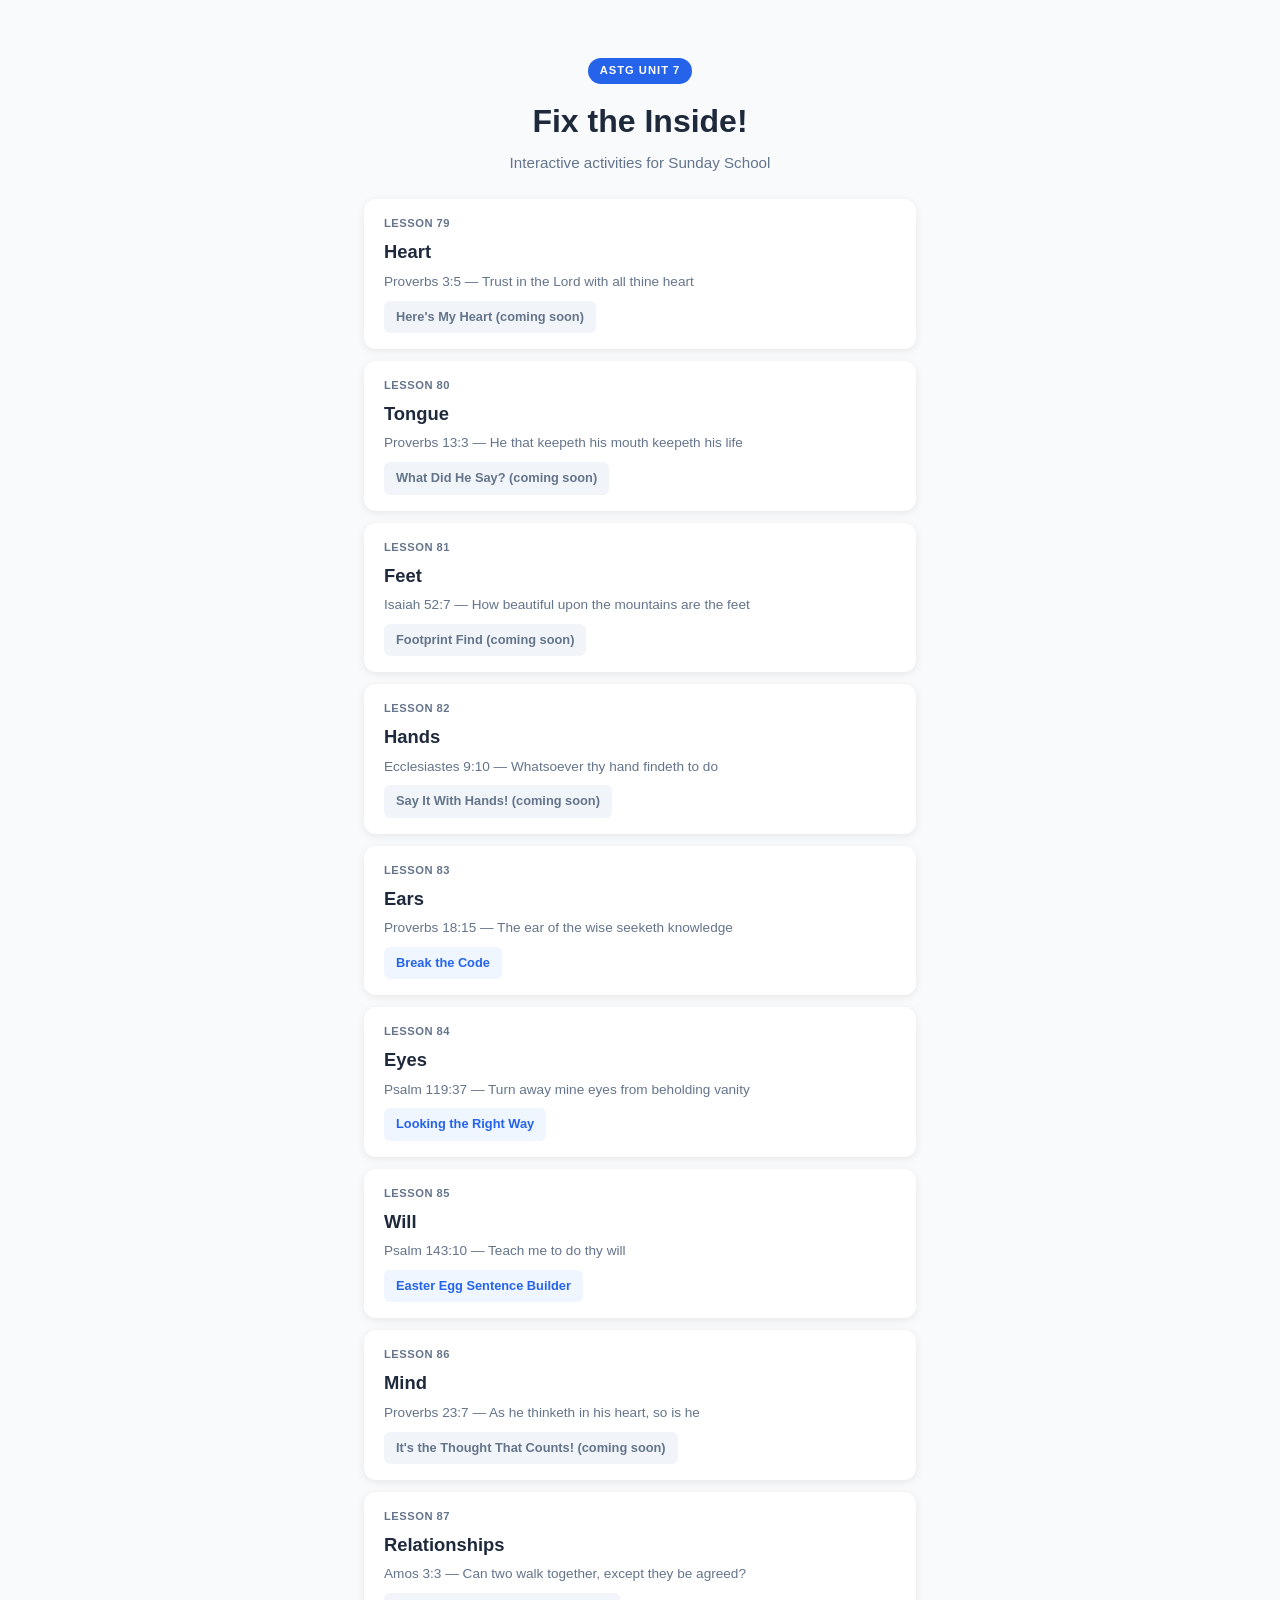
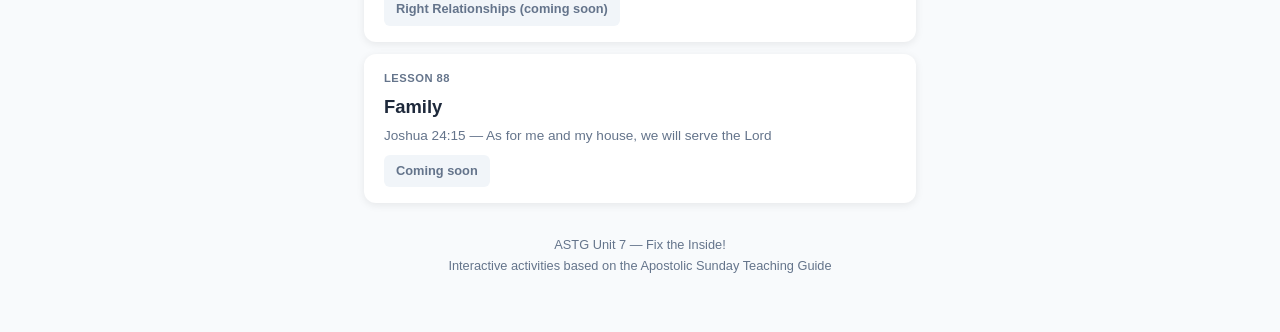
==== index.html @ 7a68e3b4 "Initial commit: Lessons 83-85 activities (Ears, Eyes, Will) - Hub page with all 10 lessons listed (7" ====
<!DOCTYPE html>
<html lang="en">
<head>
  <meta charset="UTF-8">
  <meta name="viewport" content="width=device-width, initial-scale=1.0">
  <title>Fix the Inside! — Sunday School Activities</title>
  <link rel="stylesheet" href="css/shared.css">
  <style>
    .hub-header {
      text-align: center;
      padding: 32px 0 24px;
    }

    .hub-header h1 {
      font-size: 2rem;
      margin-bottom: 4px;
    }

    .hub-header .subtitle {
      color: var(--text-light);
      font-size: 0.95rem;
    }

    .hub-header .unit-tag {
      display: inline-block;
      background: var(--primary);
      color: white;
      font-size: 0.7rem;
      font-weight: 600;
      padding: 4px 12px;
      border-radius: 20px;
      margin-bottom: 12px;
      text-transform: uppercase;
      letter-spacing: 1px;
    }

    .lesson-grid {
      display: flex;
      flex-direction: column;
      gap: 12px;
    }

    .lesson-card {
      background: var(--card-bg);
      border-radius: var(--radius);
      box-shadow: var(--shadow);
      padding: 16px 20px;
      transition: transform 0.15s, box-shadow 0.15s;
    }

    .lesson-card:hover {
      transform: translateY(-2px);
      box-shadow: 0 4px 16px rgba(0,0,0,0.12);
    }

    .lesson-card .lesson-num {
      font-size: 0.7rem;
      font-weight: 600;
      color: var(--text-light);
      text-transform: uppercase;
      letter-spacing: 0.5px;
    }

    .lesson-card h2 {
      font-size: 1.15rem;
      margin: 4px 0;
    }

    .lesson-card .body-part {
      font-size: 0.85rem;
      color: var(--text-light);
      margin-bottom: 8px;
    }

    .lesson-card .activities {
      display: flex;
      flex-wrap: wrap;
      gap: 6px;
    }

    .activity-link {
      display: inline-block;
      background: #eff6ff;
      color: var(--primary);
      font-size: 0.8rem;
      font-weight: 600;
      padding: 6px 12px;
      border-radius: 6px;
      text-decoration: none;
      transition: background 0.15s;
    }

    .activity-link:hover { background: #dbeafe; }

    .activity-link.coming-soon {
      background: #f1f5f9;
      color: var(--text-light);
      pointer-events: none;
    }

    .footer {
      text-align: center;
      padding: 32px 0;
      font-size: 0.8rem;
      color: var(--text-light);
    }
  </style>
</head>
<body>
  <div class="container" style="max-width: 600px;">
    <div class="hub-header">
      <span class="unit-tag">ASTG Unit 7</span>
      <h1>Fix the Inside!</h1>
      <p class="subtitle">Interactive activities for Sunday School</p>
    </div>

    <div class="lesson-grid">

      <div class="lesson-card">
        <div class="lesson-num">Lesson 79</div>
        <h2>Heart</h2>
        <div class="body-part">Proverbs 3:5 — Trust in the Lord with all thine heart</div>
        <div class="activities">
          <span class="activity-link coming-soon">Here's My Heart (coming soon)</span>
        </div>
      </div>

      <div class="lesson-card">
        <div class="lesson-num">Lesson 80</div>
        <h2>Tongue</h2>
        <div class="body-part">Proverbs 13:3 — He that keepeth his mouth keepeth his life</div>
        <div class="activities">
          <span class="activity-link coming-soon">What Did He Say? (coming soon)</span>
        </div>
      </div>

      <div class="lesson-card">
        <div class="lesson-num">Lesson 81</div>
        <h2>Feet</h2>
        <div class="body-part">Isaiah 52:7 — How beautiful upon the mountains are the feet</div>
        <div class="activities">
          <span class="activity-link coming-soon">Footprint Find (coming soon)</span>
        </div>
      </div>

      <div class="lesson-card">
        <div class="lesson-num">Lesson 82</div>
        <h2>Hands</h2>
        <div class="body-part">Ecclesiastes 9:10 — Whatsoever thy hand findeth to do</div>
        <div class="activities">
          <span class="activity-link coming-soon">Say It With Hands! (coming soon)</span>
        </div>
      </div>

      <div class="lesson-card">
        <div class="lesson-num">Lesson 83</div>
        <h2>Ears</h2>
        <div class="body-part">Proverbs 18:15 — The ear of the wise seeketh knowledge</div>
        <div class="activities">
          <a href="lessons/83-ears/break-the-code.html" class="activity-link">Break the Code</a>
        </div>
      </div>

      <div class="lesson-card">
        <div class="lesson-num">Lesson 84</div>
        <h2>Eyes</h2>
        <div class="body-part">Psalm 119:37 — Turn away mine eyes from beholding vanity</div>
        <div class="activities">
          <a href="lessons/84-eyes/looking-the-right-way.html" class="activity-link">Looking the Right Way</a>
        </div>
      </div>

      <div class="lesson-card">
        <div class="lesson-num">Lesson 85</div>
        <h2>Will</h2>
        <div class="body-part">Psalm 143:10 — Teach me to do thy will</div>
        <div class="activities">
          <a href="lessons/85-will/easter-egg-builder.html" class="activity-link">Easter Egg Sentence Builder</a>
        </div>
      </div>

      <div class="lesson-card">
        <div class="lesson-num">Lesson 86</div>
        <h2>Mind</h2>
        <div class="body-part">Proverbs 23:7 — As he thinketh in his heart, so is he</div>
        <div class="activities">
          <span class="activity-link coming-soon">It's the Thought That Counts! (coming soon)</span>
        </div>
      </div>

      <div class="lesson-card">
        <div class="lesson-num">Lesson 87</div>
        <h2>Relationships</h2>
        <div class="body-part">Amos 3:3 — Can two walk together, except they be agreed?</div>
        <div class="activities">
          <span class="activity-link coming-soon">Right Relationships (coming soon)</span>
        </div>
      </div>

      <div class="lesson-card">
        <div class="lesson-num">Lesson 88</div>
        <h2>Family</h2>
        <div class="body-part">Joshua 24:15 — As for me and my house, we will serve the Lord</div>
        <div class="activities">
          <span class="activity-link coming-soon">Coming soon</span>
        </div>
      </div>

    </div>

    <div class="footer">
      ASTG Unit 7 — Fix the Inside!<br>
      Interactive activities based on the Apostolic Sunday Teaching Guide
    </div>
  </div>
</body>
</html>
---- css/shared.css ----
/* Sunday School Activities — Shared Styles */
* { box-sizing: border-box; margin: 0; padding: 0; }

:root {
  --primary: #2563eb;
  --primary-dark: #1d4ed8;
  --success: #16a34a;
  --error: #dc2626;
  --warning: #f59e0b;
  --bg: #f8fafc;
  --card-bg: #ffffff;
  --text: #1e293b;
  --text-light: #64748b;
  --border: #e2e8f0;
  --radius: 12px;
  --shadow: 0 2px 8px rgba(0,0,0,0.08);
}

body {
  font-family: -apple-system, BlinkMacSystemFont, 'Segoe UI', Roboto, sans-serif;
  background: var(--bg);
  color: var(--text);
  line-height: 1.6;
  min-height: 100vh;
}

.container {
  max-width: 480px;
  margin: 0 auto;
  padding: 16px;
}

/* Header */
.activity-header {
  text-align: center;
  padding: 20px 0;
}

.activity-header .lesson-tag {
  display: inline-block;
  background: var(--primary);
  color: white;
  font-size: 0.75rem;
  font-weight: 600;
  padding: 4px 12px;
  border-radius: 20px;
  margin-bottom: 8px;
  text-transform: uppercase;
  letter-spacing: 0.5px;
}

.activity-header h1 {
  font-size: 1.5rem;
  margin-bottom: 4px;
}

.activity-header .verse-ref {
  font-size: 0.85rem;
  color: var(--text-light);
  font-style: italic;
}

/* Cards */
.card {
  background: var(--card-bg);
  border-radius: var(--radius);
  box-shadow: var(--shadow);
  padding: 20px;
  margin-bottom: 16px;
}

.card h2 {
  font-size: 1.1rem;
  margin-bottom: 12px;
}

/* Buttons */
.btn {
  display: inline-block;
  padding: 12px 24px;
  border: none;
  border-radius: 8px;
  font-size: 1rem;
  font-weight: 600;
  cursor: pointer;
  transition: transform 0.1s, opacity 0.2s;
  text-decoration: none;
  text-align: center;
}

.btn:active { transform: scale(0.97); }
.btn-primary { background: var(--primary); color: white; }
.btn-primary:hover { background: var(--primary-dark); }
.btn-success { background: var(--success); color: white; }
.btn-outline {
  background: transparent;
  color: var(--primary);
  border: 2px solid var(--primary);
}

.btn-block { display: block; width: 100%; }

/* Feedback */
.feedback {
  padding: 12px 16px;
  border-radius: 8px;
  text-align: center;
  font-weight: 600;
  margin: 12px 0;
  display: none;
}

.feedback.correct {
  background: #dcfce7;
  color: var(--success);
  display: block;
}

.feedback.incorrect {
  background: #fef2f2;
  color: var(--error);
  display: block;
}

/* Progress Bar */
.progress-bar {
  background: var(--border);
  border-radius: 20px;
  height: 8px;
  overflow: hidden;
  margin: 12px 0;
}

.progress-bar .fill {
  background: var(--primary);
  height: 100%;
  border-radius: 20px;
  transition: width 0.4s ease;
}

/* Score Display */
.score-display {
  text-align: center;
  font-size: 0.9rem;
  color: var(--text-light);
  margin: 8px 0;
}

/* Back Link */
.back-link {
  display: inline-flex;
  align-items: center;
  gap: 4px;
  color: var(--text-light);
  text-decoration: none;
  font-size: 0.85rem;
  margin-bottom: 12px;
}

.back-link:hover { color: var(--primary); }

/* Responsive */
@media (min-width: 600px) {
  .container { padding: 24px; }
  .activity-header h1 { font-size: 1.8rem; }
}
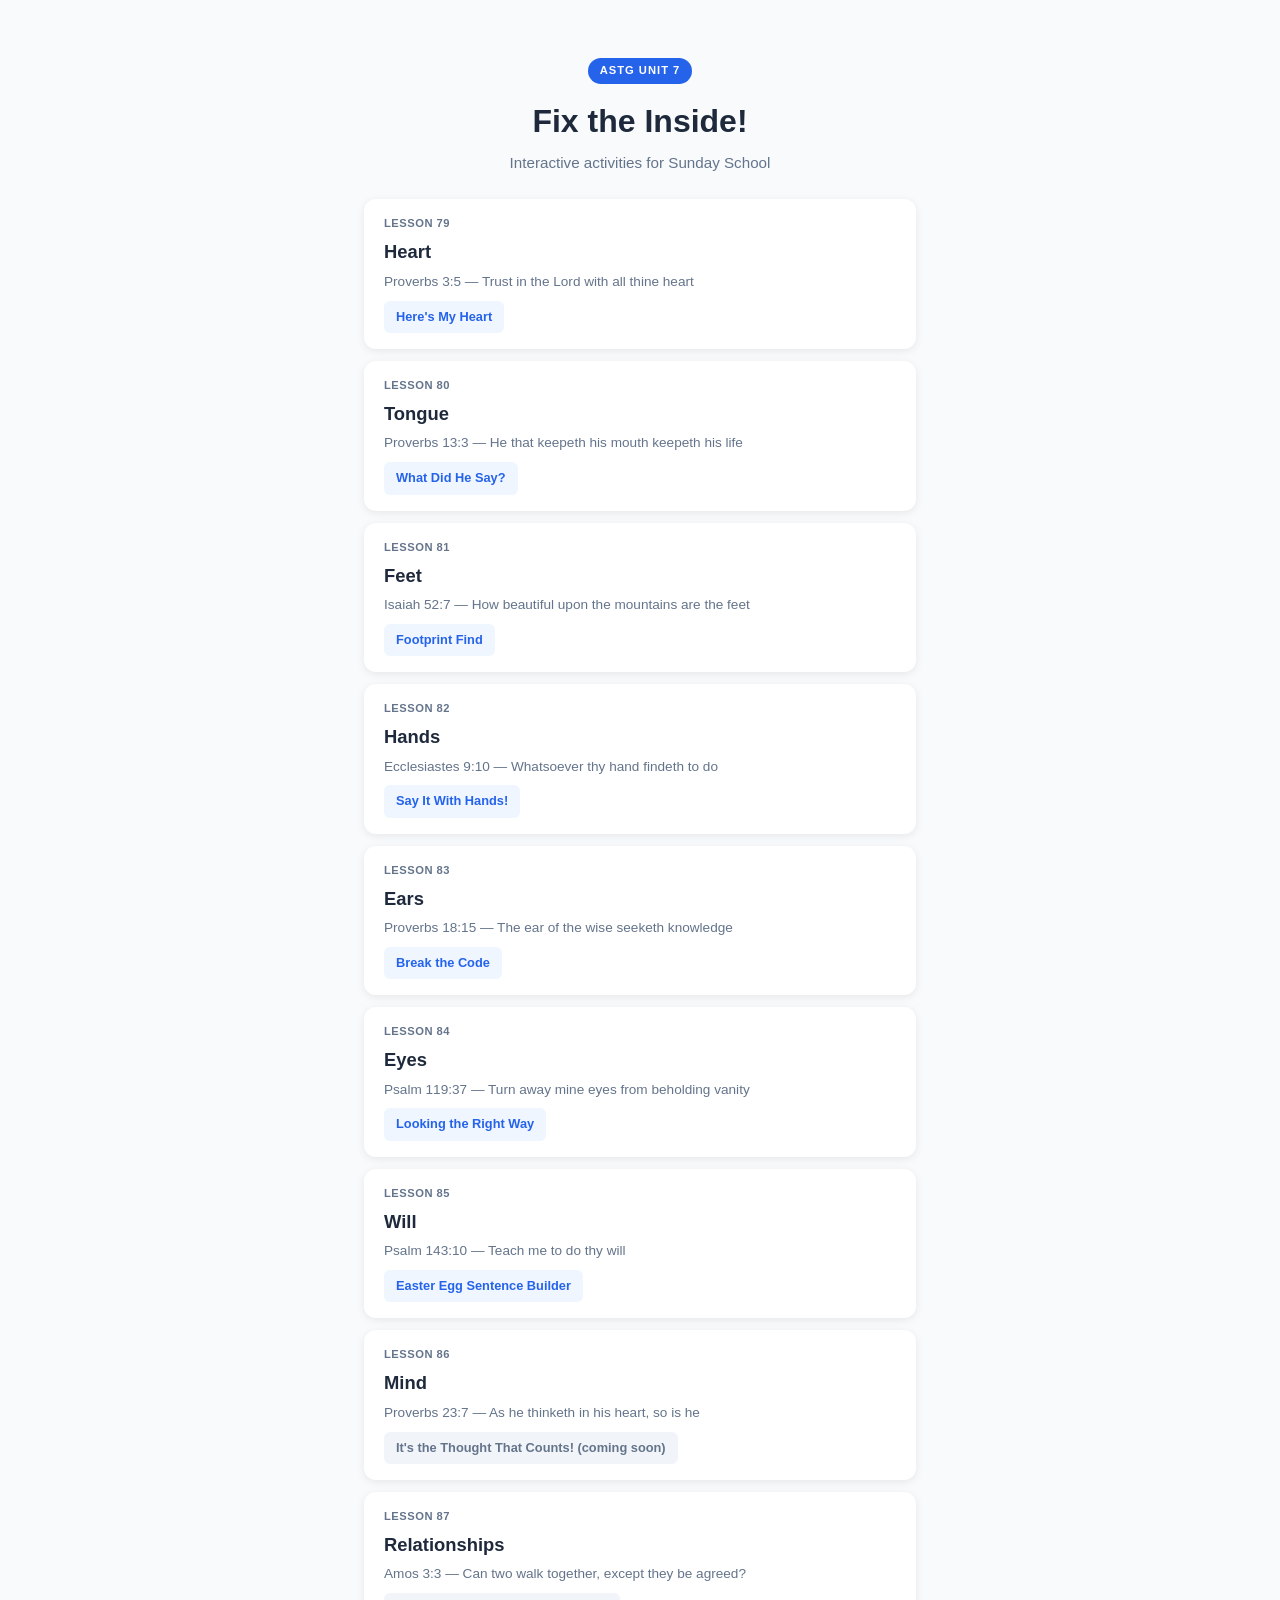
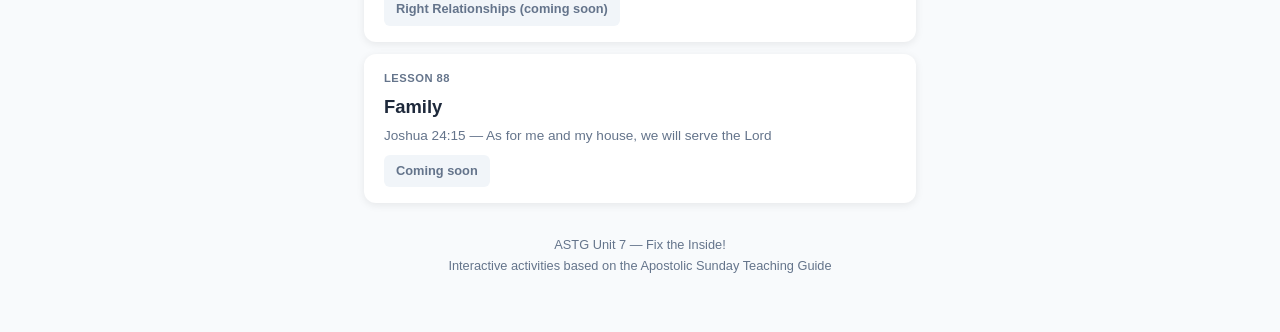
==== commit 7bd80fc4: "Add Lessons 79-82 activities (Heart, Tongue, Feet, Hands) - Lesson 79 (Heart): Here's My Heart — cro" ====
--- a/index.html
+++ b/index.html
@@ -121,7 +121,7 @@
         <h2>Heart</h2>
         <div class="body-part">Proverbs 3:5 — Trust in the Lord with all thine heart</div>
         <div class="activities">
-          <span class="activity-link coming-soon">Here's My Heart (coming soon)</span>
+          <a href="lessons/79-heart/heres-my-heart.html" class="activity-link">Here's My Heart</a>
         </div>
       </div>
 
@@ -130,7 +130,7 @@
         <h2>Tongue</h2>
         <div class="body-part">Proverbs 13:3 — He that keepeth his mouth keepeth his life</div>
         <div class="activities">
-          <span class="activity-link coming-soon">What Did He Say? (coming soon)</span>
+          <a href="lessons/80-tongue/what-did-he-say.html" class="activity-link">What Did He Say?</a>
         </div>
       </div>
 
@@ -139,7 +139,7 @@
         <h2>Feet</h2>
         <div class="body-part">Isaiah 52:7 — How beautiful upon the mountains are the feet</div>
         <div class="activities">
-          <span class="activity-link coming-soon">Footprint Find (coming soon)</span>
+          <a href="lessons/81-feet/footprint-find.html" class="activity-link">Footprint Find</a>
         </div>
       </div>
 
@@ -148,7 +148,7 @@
         <h2>Hands</h2>
         <div class="body-part">Ecclesiastes 9:10 — Whatsoever thy hand findeth to do</div>
         <div class="activities">
-          <span class="activity-link coming-soon">Say It With Hands! (coming soon)</span>
+          <a href="lessons/82-hands/say-it-with-hands.html" class="activity-link">Say It With Hands!</a>
         </div>
       </div>
 
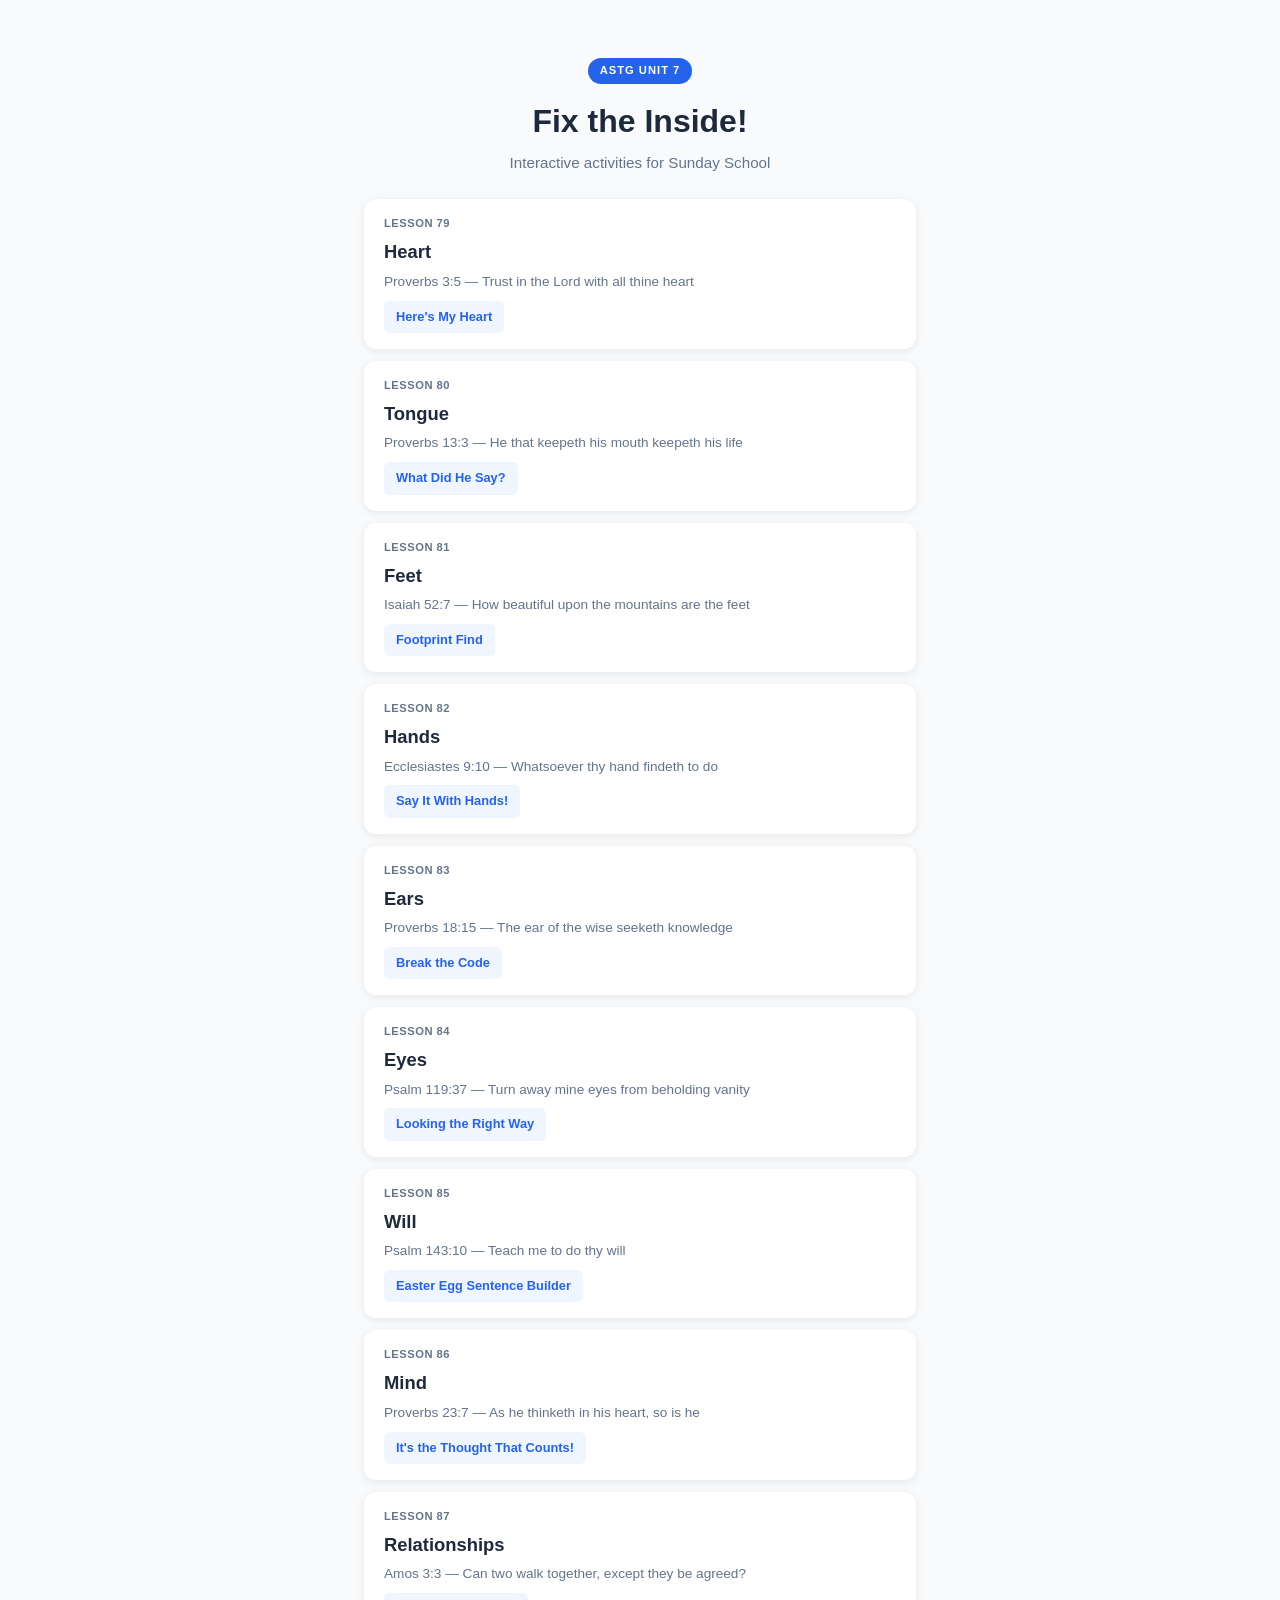
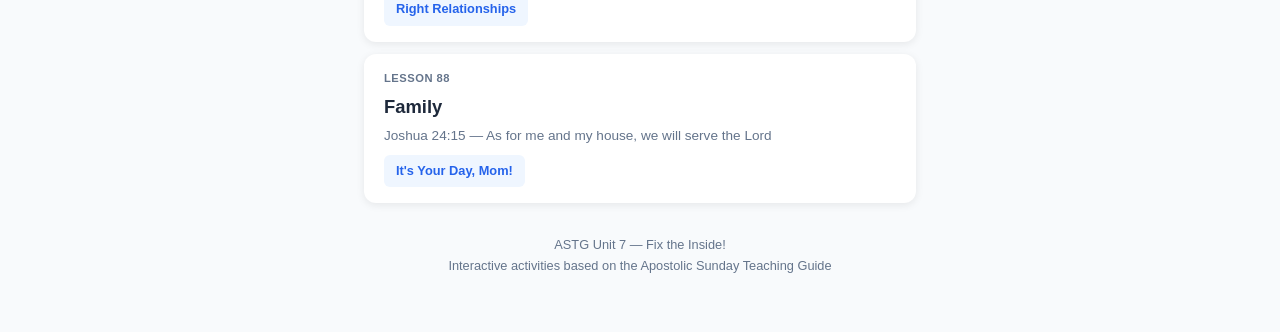
==== commit 05bc8a77: "Add Lessons 86-88 activities (Mind, Relationships, Family) - Lesson 86 (Mind): It's the Thought That" ====
--- a/index.html
+++ b/index.html
@@ -184,7 +184,7 @@
         <h2>Mind</h2>
         <div class="body-part">Proverbs 23:7 — As he thinketh in his heart, so is he</div>
         <div class="activities">
-          <span class="activity-link coming-soon">It's the Thought That Counts! (coming soon)</span>
+          <a href="lessons/86-mind/thought-that-counts.html" class="activity-link">It's the Thought That Counts!</a>
         </div>
       </div>
 
@@ -193,7 +193,7 @@
         <h2>Relationships</h2>
         <div class="body-part">Amos 3:3 — Can two walk together, except they be agreed?</div>
         <div class="activities">
-          <span class="activity-link coming-soon">Right Relationships (coming soon)</span>
+          <a href="lessons/87-relationships/right-relationships.html" class="activity-link">Right Relationships</a>
         </div>
       </div>
 
@@ -202,7 +202,7 @@
         <h2>Family</h2>
         <div class="body-part">Joshua 24:15 — As for me and my house, we will serve the Lord</div>
         <div class="activities">
-          <span class="activity-link coming-soon">Coming soon</span>
+          <a href="lessons/88-family/special-mom.html" class="activity-link">It's Your Day, Mom!</a>
         </div>
       </div>
 
